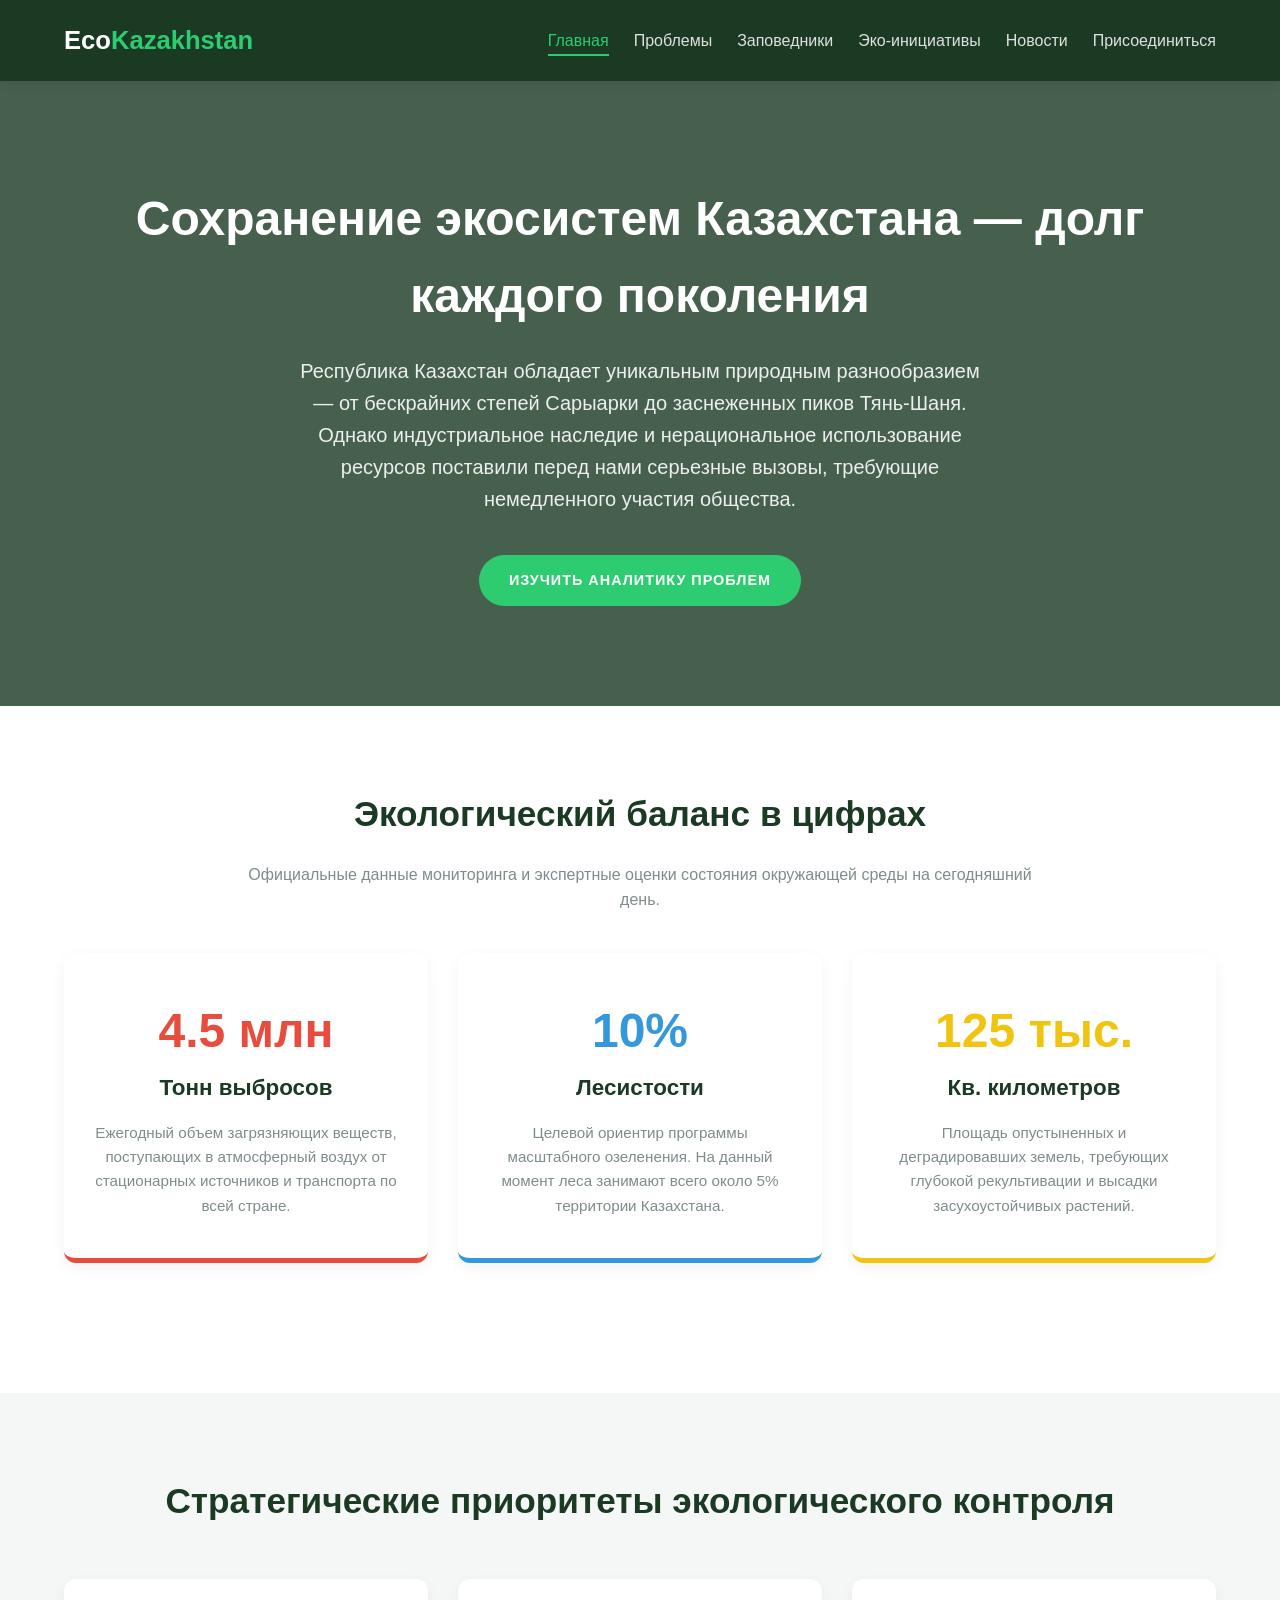
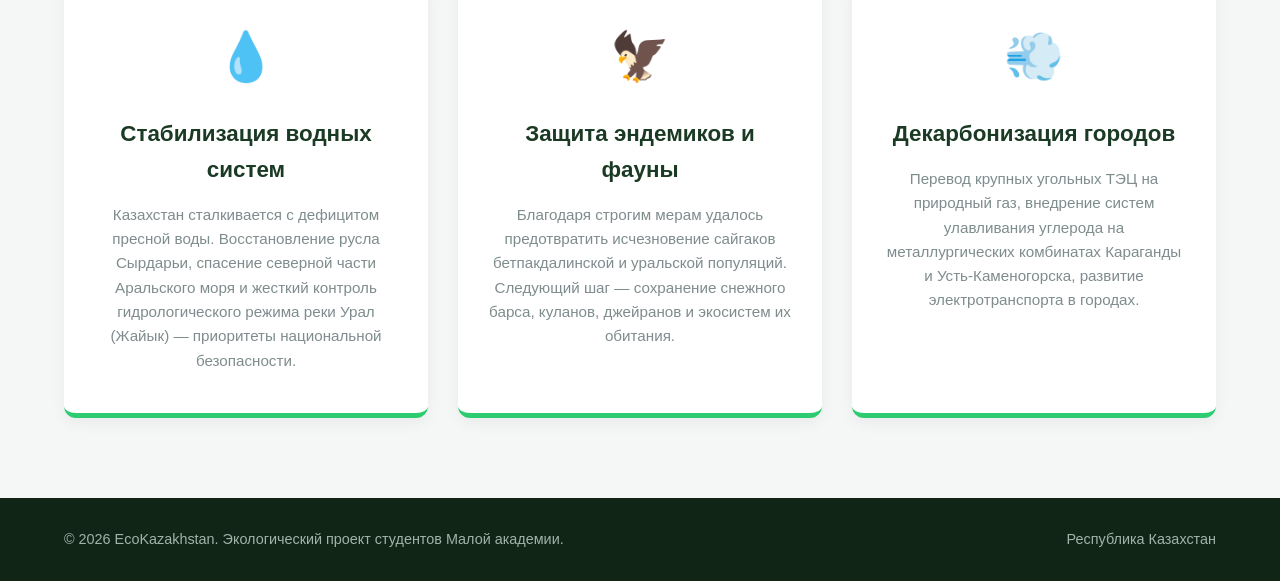
==== index.html @ ea90a3e9 "Я добавил blog.html, green-tech.html, nature.html, problems.html, И переписал индекс и стиль" ====
<!DOCTYPE html>
<html lang="ru">
<head>
    <meta charset="UTF-8">
    <meta name="viewport" content="width=device-width, initial-scale=1.0">
    <title>Экология Казахстана | Главная</title>
    <link rel="stylesheet" href="style.css">
</head>
<body>
    <header class="main-header">
        <div class="container header-flex">
            <a href="index.html" class="logo">Eco<span>Kazakhstan</span></a>
            <nav class="main-nav">
                <ul>
                    <li><a href="index.html" class="active">Главная</a></li>
                    <li><a href="problems.html">Проблемы</a></li>
                    <li><a href="nature.html">Заповедники</a></li>
                    <li><a href="green-tech.html">Эко-инициативы</a></li>
                    <li><a href="blog.html">Новости</a></li>
                    <li><a href="contacts.html">Присоединиться</a></li>
                </ul>
            </nav>
        </div>
    </header>

    <main>
        <section class="hero-section">
            <div class="container">
                <h1>Сохранение экосистем Казахстана — долг каждого поколения</h1>
                <p>Республика Казахстан обладает уникальным природным разнообразием — от бескрайних степей Сарыарки до заснеженных пиков Тянь-Шаня. Однако индустриальное наследие и нерациональное использование ресурсов поставили перед нами серьезные вызовы, требующие немедленного участия общества.</p>
                <a href="problems.html" class="btn-primary">Изучить аналитику проблем</a>
            </div>
        </section>

        <!-- Раздел: Масштаб проблемы в цифрах -->
        <section class="eco-directions" style="background-color: #fff;">
            <div class="container">
                <h2 style="margin-bottom: 20px;">Экологический баланс в цифрах</h2>
                <p style="text-align: center; max-width: 800px; margin: 0 auto 40px auto; color: #7f8c8d;">Официальные данные мониторинга и экспертные оценки состояния окружающей среды на сегодняшний день.</p>
                
                <div class="directions-grid" style="margin-bottom: 50px;">
                    <div class="direction-card" style="border-bottom: 5px solid #e74c3c;">
                        <span style="font-size: 3rem; font-weight: bold; color: #e74c3c;">4.5 млн</span>
                        <h3>Тонн выбросов</h3>
                        <p>Ежегодный объем загрязняющих веществ, поступающих в атмосферный воздух от стационарных источников и транспорта по всей стране.</p>
                    </div>
                    <div class="direction-card" style="border-bottom: 5px solid #3498db;">
                        <span style="font-size: 3rem; font-weight: bold; color: #3498db;">10%</span>
                        <h3>Лесистости</h3>
                        <p>Целевой ориентир программы масштабного озеленения. На данный момент леса занимают всего около 5% территории Казахстана.</p>
                    </div>
                    <div class="direction-card" style="border-bottom: 5px solid #f1c40f;">
                        <span style="font-size: 3rem; font-weight: bold; color: #f1c40f;">125 тыс.</span>
                        <h3>Кв. километров</h3>
                        <p>Площадь опустыненных и деградировавших земель, требующих глубокой рекультивации и высадки засухоустойчивых растений.</p>
                    </div>
                </div>
            </div>
        </section>

        <!-- Базовые направления -->
        <section class="eco-directions">
            <div class="container">
                <h2>Стратегические приоритеты экологического контроля</h2>
                <div class="directions-grid">
                    <article class="direction-card">
                        <div class="card-icon">💧</div>
                        <h3>Стабилизация водных систем</h3>
                        <p>Казахстан сталкивается с дефицитом пресной воды. Восстановление русла Сырдарьи, спасение северной части Аральского моря и жесткий контроль гидрологического режима реки Урал (Жайык) — приоритеты национальной безопасности.</p>
                    </article>
                    <article class="direction-card">
                        <div class="card-icon">🦅</div>
                        <h3>Защита эндемиков и фауны</h3>
                        <p>Благодаря строгим мерам удалось предотвратить исчезновение сайгаков бетпакдалинской и уральской популяций. Следующий шаг — сохранение снежного барса, куланов, джейранов и экосистем их обитания.</p>
                    </article>
                    <article class="direction-card">
                        <div class="card-icon">💨</div>
                        <h3>Декарбонизация городов</h3>
                        <p>Перевод крупных угольных ТЭЦ на природный газ, внедрение систем улавливания углерода на металлургических комбинатах Караганды и Усть-Каменогорска, развитие электротранспорта в городах.</p>
                    </article>
                </div>
            </div>
        </section>
    </main>

    <footer class="main-footer">
        <div class="container footer-flex">
            <p>&copy; 2026 EcoKazakhstan. Экологический проект студентов Малой академии.</p>
            <p>Республика Казахстан</p>
        </div>
    </footer>
</body>
</html>
---- style.css ----
* {
    box-sizing: border-box;
    margin: 0;
    padding: 0;
}

body {
    font-family: 'Helvetica Neue', Arial, sans-serif;
    line-height: 1.6;
    color: #2c3e50;
    background-color: #f4f7f6;
}

.container {
    width: 90%;
    max-width: 1200px;
    margin: 0 auto;
}


.main-header {
    background-color: #1b3a24; /* Глубокий экологичный зеленый */
    color: #fff;
    padding: 20px 0;
    position: sticky;
    top: 0;
    z-index: 100;
    box-shadow: 0 2px 10px rgba(0,0,0,0.1);
}

.header-flex {
    display: flex;
    justify-content: space-between;
    align-items: center;
}

.logo {
    font-size: 1.6rem;
    font-weight: bold;
    color: #fff;
    text-decoration: none;
}

.logo span {
    color: #2ecc71; /* Ярко-зеленый акцент */
}

.main-nav ul {
    list-style: none;
    display: flex;
    gap: 25px;
}

.main-nav a {
    color: #e0e0e0;
    text-decoration: none;
    font-size: 1rem;
    padding-bottom: 5px;
    transition: color 0.3s ease, border-bottom 0.3s ease;
    border-bottom: 2px solid transparent;
}


.main-nav a:hover,
.main-nav a.active {
    color: #2ecc71;
    border-bottom: 2px solid #2ecc71;
}


   
.hero-section {
    background: linear-gradient(rgba(27, 58, 36, 0.8), rgba(27, 58, 36, 0.8)), 
                url('https://images.unsplash.com/photo-1500485035595-cbe6f645feb1?auto=format&fit=crop&w=1200&q=80') no-repeat center center/cover;
    color: #fff;
    padding: 100px 0;
    text-align: center;
}

.hero-section h1 {
    font-size: 3rem;
    margin-bottom: 20px;
    font-weight: 700;
}

.hero-section p {
    font-size: 1.25rem;
    max-width: 700px;
    margin: 0 auto 40px auto;
    opacity: 0.9;
}

.btn-primary {
    display: inline-block;
    background-color: #2ecc71;
    color: #fff;
    padding: 14px 30px;
    border-radius: 30px;
    text-decoration: none;
    font-weight: bold;
    text-transform: uppercase;
    font-size: 0.9rem;
    letter-spacing: 1px;
    transition: background 0.3s ease, transform 0.2s ease;
}

.btn-primary:hover {
    background-color: #27ae60;
    transform: translateY(-3px);
}


.eco-directions {
    padding: 80px 0;
}

.eco-directions h2 {
    text-align: center;
    font-size: 2.2rem;
    margin-bottom: 50px;
    color: #1b3a24;
}

.directions-grid {
    display: grid;
    grid-template-columns: repeat(auto-fit, minmax(300px, 1fr));
    gap: 30px;
}

.direction-card {
    background-color: #fff;
    padding: 40px 30px;
    border-radius: 12px;
    box-shadow: 0 5px 15px rgba(0, 0, 0, 0.05);
    transition: transform 0.3s ease, box-shadow 0.3s ease;
    text-align: center;
    border-bottom: 5px solid #2ecc71;
}

.direction-card:hover {
    transform: translateY(-10px);
    box-shadow: 0 15px 30px rgba(0, 0, 0, 0.1);
}

.card-icon {
    font-size: 3rem;
    margin-bottom: 20px;
}

.direction-card h3 {
    margin-bottom: 15px;
    color: #1b3a24;
    font-size: 1.4rem;
}

.direction-card p {
    color: #7f8c8d;
    font-size: 0.95rem;
}


.main-footer {
    background-color: #112517;
    color: #a2b4a7;
    padding: 30px 0;
    font-size: 0.9rem;
}

.footer-flex {
    display: flex;
    justify-content: space-between;
    align-items: center;
}



@media (max-width: 768px) {
    .header-flex, .footer-flex {
        flex-direction: column;
        gap: 20px;
        text-align: center;
    }

    .hero-section h1 {
        font-size: 2.2rem;
    }

    .hero-section p {
        font-size: 1.1rem;
    }
}


@media (max-width: 480px) {
    .main-nav ul {
        flex-direction: column;
        gap: 12px;
    }

    .hero-section {
        padding: 60px 0;
    }

    .hero-section h1 {
        font-size: 1.8rem;
    }
}
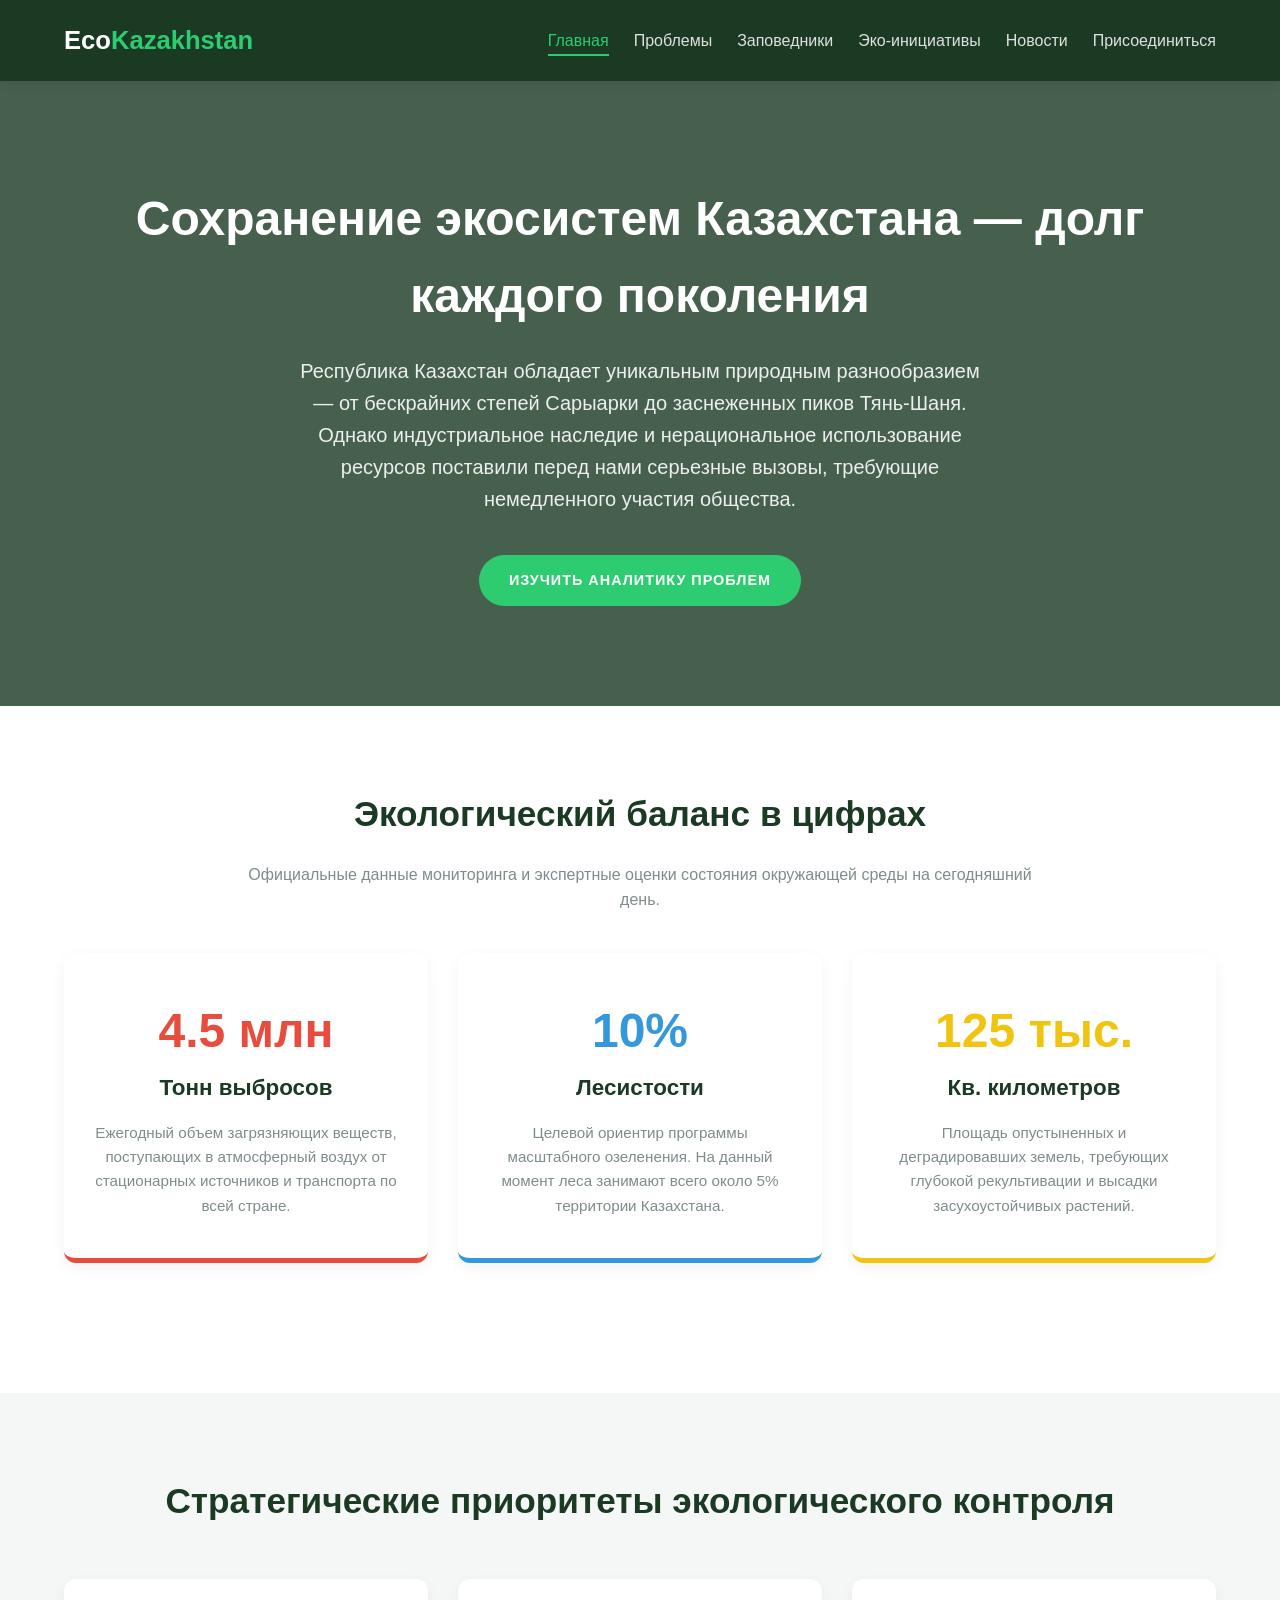
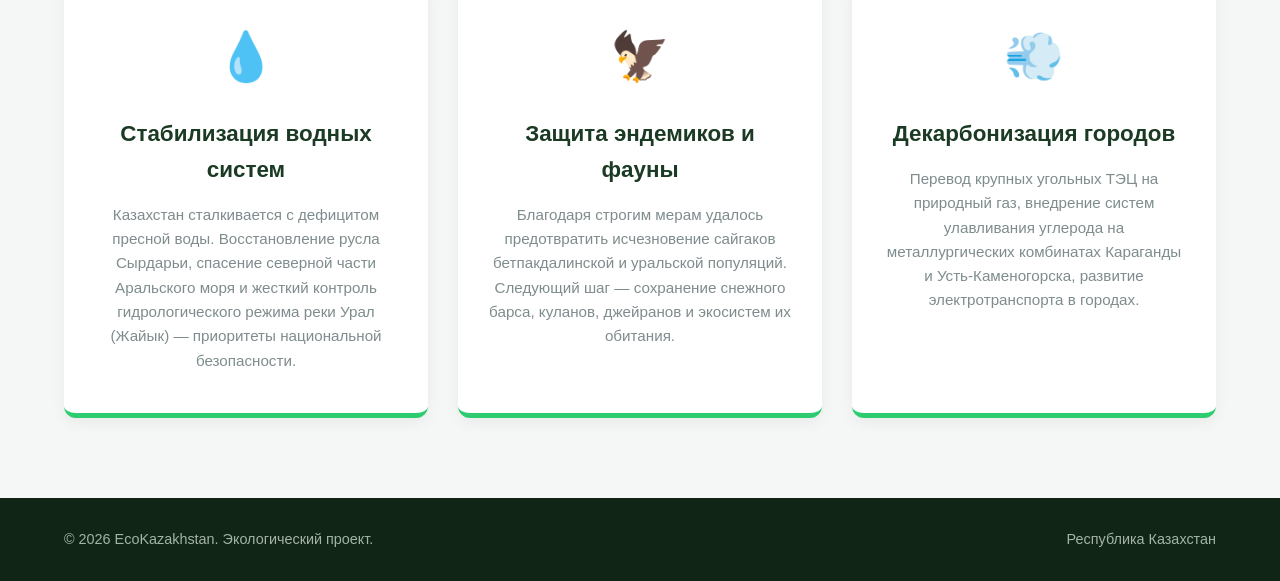
==== commit 8e13cada: "добавил датабазе, контакты, профиль но еще не закончил и добвил стиль" ====
--- a/index.html
+++ b/index.html
@@ -32,7 +32,7 @@
             </div>
         </section>
 
-        <!-- Раздел: Масштаб проблемы в цифрах -->
+        
         <section class="eco-directions" style="background-color: #fff;">
             <div class="container">
                 <h2 style="margin-bottom: 20px;">Экологический баланс в цифрах</h2>
@@ -58,7 +58,7 @@
             </div>
         </section>
 
-        <!-- Базовые направления -->
+        
         <section class="eco-directions">
             <div class="container">
                 <h2>Стратегические приоритеты экологического контроля</h2>
@@ -85,7 +85,7 @@
 
     <footer class="main-footer">
         <div class="container footer-flex">
-            <p>&copy; 2026 EcoKazakhstan. Экологический проект студентов Малой академии.</p>
+            <p>&copy; 2026 EcoKazakhstan. Экологический проект.</p>
             <p>Республика Казахстан</p>
         </div>
     </footer>
--- a/style.css
+++ b/style.css
@@ -20,7 +20,7 @@
 
 
 .main-header {
-    background-color: #1b3a24; /* Глубокий экологичный зеленый */
+    background-color: #1b3a24;
     color: #fff;
     padding: 20px 0;
     position: sticky;
@@ -43,7 +43,7 @@
 }
 
 .logo span {
-    color: #2ecc71; /* Ярко-зеленый акцент */
+    color: #2ecc71; 
 }
 
 .main-nav ul {
@@ -205,4 +205,252 @@
     .hero-section h1 {
         font-size: 1.8rem;
     }
+} 
+/* ==========================================
+   СТИЛИ ДЛЯ ФОРМЫ РЕГИСТРАЦИИ В ОБЩЕМ СТИЛЕ СТРАНИЦ
+   ========================================== */
+.form-section-wrapper {
+    padding: 60px 0;
+    background-color: #f8faf9; /* Природный мягкий светлый фон */
+    display: flex;
+    justify-content: center;
+    align-items: center;
+}
+
+.auth-form {
+    background: #ffffff;
+    padding: 40px;
+    border-radius: 8px; /* Такое же скругление, как у карточек проекта */
+    box-shadow: 0 4px 15px rgba(0, 0, 0, 0.05); /* Легкая современная тень */
+    max-width: 450px;
+    width: 100%;
+    margin: 0 auto;
+    border-top: 4px solid #1b3a24; /* Фирменный темно-зеленый цвет из шапки */
+}
+
+.auth-title {
+    color: #1b3a24; /* Фирменный темно-зеленый цвет */
+    font-size: 1.7rem;
+    margin-bottom: 25px;
+    text-align: center;
+    font-weight: 700;
+}
+
+.auth-group {
+    margin-bottom: 20px;
+    text-align: left;
+}
+
+.auth-label {
+    display: block;
+    margin-bottom: 8px;
+    font-weight: 600;
+    color: #2c3e50;
+    font-size: 0.95rem;
+}
+
+.auth-input {
+    width: 100%;
+    padding: 12px 16px;
+    border: 1px solid #dddddd;
+    border-radius: 6px;
+    font-size: 1rem;
+    color: #333333;
+    background-color: #ffffff;
+    transition: border-color 0.3s ease, box-shadow 0.3s ease;
+}
+
+/* Эффект фокуса в фирменном стиле (светло-зеленый акцент) */
+.auth-input:focus {
+    outline: none;
+    border-color: #2ecc71; 
+    box-shadow: 0 0 8px rgba(46, 204, 113, 0.15);
+}
+
+/* Кнопка в стиле главных кнопок сайта (btn-primary) */
+.auth-btn {
+    display: block;
+    width: 100%;
+    background-color: #1b3a24; /* Тот же цвет, что и у шапки/кнопок на главной */
+    color: #ffffff;
+    padding: 14px;
+    border: none;
+    border-radius: 6px;
+    font-size: 1.1rem;
+    font-weight: bold;
+    cursor: pointer;
+    transition: background-color 0.3s ease, transform 0.2s ease;
+    margin-top: 15px;
+}
+
+/* Эффект при наведении на кнопку */
+.auth-btn:hover {
+    background-color: #27ae60; /* Плавный переход в ярко-зеленый при наведении */
+    transform: translateY(-1px);
+}
+
+.auth-btn:active {
+    transform: translateY(0);
+}
+
+/* Адаптивность для мобильных телефонов */
+@media (max-width: 480px) {
+    .auth-form {
+        padding: 25px 20px;
+    }
+}
+/* Блок с переходом на страницу входа под кнопкой */
+.auth-footer-links {
+    margin-top: 20px;
+    text-align: center;
+    font-size: 0.95rem;
+    color: #7f8c8d;
+}
+
+.auth-footer-links a {
+    color: #1b3a24; /* Фирменный темно-зеленый цвет */
+    font-weight: bold;
+    text-decoration: none;
+    transition: color 0.2s ease;
+    margin-left: 5px;
+}
+
+/* Эффект при наведении на ссылку «Войти» */
+.auth-footer-links a:hover {
+    color: #2ecc71; /* Меняется на ярко-зеленый */
+    text-decoration: underline; /* Появляется подчеркивание */
+}
+/* ==========================================
+   СТИЛИ ДЛЯ СТРАНИЦЫ ПРОФИЛЯ ПОЛЬЗОВАТЕЛЯ
+   ========================================== */
+/* ==========================================
+   ЭКО-СТИЛИ ДЛЯ ЛИЧНОГО КАБИНЕТА
+   ========================================== */
+.profile-section-wrapper {
+    padding: 60px 0;
+    background-color: #f8faf9; /* Мягкий светлый фон */
+}
+
+.eco-profile-card {
+    background: #ffffff;
+    padding: 40px;
+    border-radius: 8px; /* Скругление как у карточек на сайте */
+    box-shadow: 0 4px 15px rgba(0, 0, 0, 0.05); /* Легкая тень */
+    max-width: 450px;
+    width: 100%;
+    margin: 0 auto;
+    border-top: 4px solid #1b3a24; /* Фирменная темно-зеленая полоса */
+    text-align: center;
+}
+
+.profile-card-title {
+    color: #1b3a24;
+    font-size: 1.6rem;
+    font-weight: 700;
+    margin-bottom: 10px;
+}
+
+.profile-welcome {
+    color: #555555;
+    font-size: 1rem;
+    margin-bottom: 25px;
+}
+
+.profile-username {
+    color: #2ecc71; /* Выделение ника ярко-зеленым */
+    font-weight: bold;
+}
+
+/* Контейнер для зеленой аватарки */
+.profile-avatar-container {
+    display: flex;
+    justify-content: center;
+    margin-bottom: 25px;
+}
+
+.profile-avatar-circle {
+    width: 120px;
+    height: 120px;
+    border-radius: 50%;
+    background-color: #e8f5e9; /* Светло-зеленый эко-фон */
+    border: 2px solid #2ecc71; /* Зеленая рамка */
+    display: flex;
+    justify-content: center;
+    align-items: center;
+    overflow: hidden;
+    transition: transform 0.3s ease;
+}
+
+.profile-avatar-circle:hover {
+    transform: scale(1.05); /* Легкое увеличение при наведении */
+}
+
+.profile-avatar-circle svg {
+    width: 65px;
+    height: 65px;
+}
+
+/* Поля формы */
+.profile-form {
+    display: flex;
+    flex-direction: column;
+    text-align: left;
+}
+
+.profile-group {
+    margin-bottom: 18px;
+}
+
+.profile-label {
+    display: block;
+    margin-bottom: 6px;
+    font-weight: 600;
+    color: #2c3e50;
+    font-size: 0.9rem;
+}
+
+.profile-input {
+    width: 100%;
+    padding: 11px 14px;
+    border: 1px solid #dddddd;
+    border-radius: 6px;
+    font-size: 0.95rem;
+    color: #333333;
+    transition: border-color 0.3s ease, box-shadow 0.3s ease;
+}
+
+.profile-input:focus {
+    outline: none;
+    border-color: #2ecc71;
+    box-shadow: 0 0 6px rgba(46, 204, 113, 0.15);
+}
+
+/* Стилизация выбора файла */
+.profile-file-input {
+    font-size: 0.85rem;
+    color: #666;
+    cursor: pointer;
+}
+
+/* Фирменная кнопка в стиле всего сайта */
+.profile-btn-submit {
+    background-color: #1b3a24; /* Темно-зеленый основной цвет */
+    color: #ffffff;
+    border: none;
+    padding: 13px;
+    border-radius: 6px;
+    font-size: 1rem;
+    font-weight: bold;
+    cursor: pointer;
+    margin-top: 10px;
+    transition: background-color 0.3s ease, transform 0.2s ease;
+}
+
+.profile-btn-submit:hover {
+    background-color: #2ecc71; /* При наведении меняется на ярко-зеленый */
+    transform: translateY(-1px);
+}
+
+.profile-btn-submit:active {
+    transform: translateY(0);
 }
